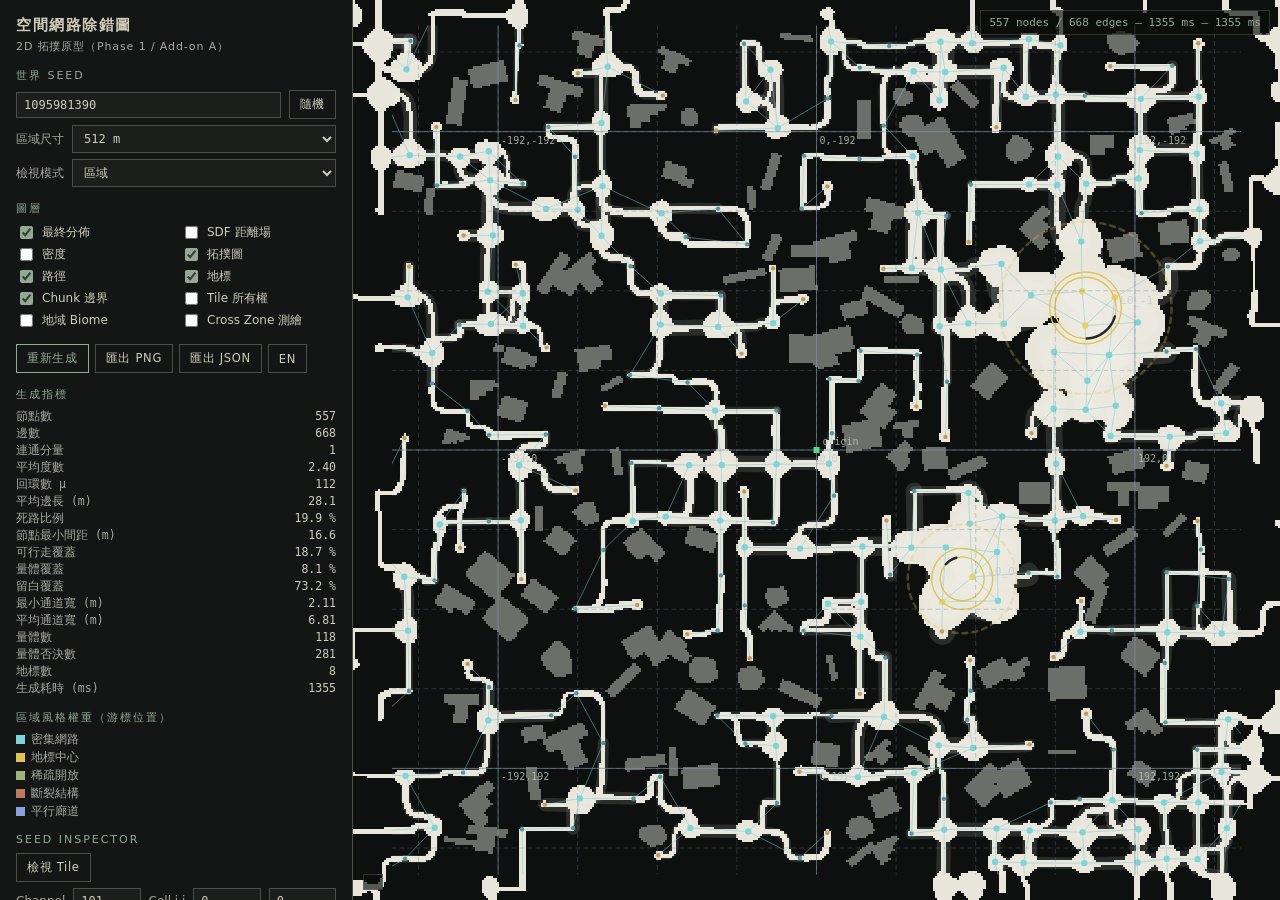
==== map.html @ f81532b5 "add" ====
<!doctype html>
<html lang="zh-Hant">
  <head>
    <meta charset="utf-8" />
    <meta name="viewport" content="width=device-width, initial-scale=1" />
    <title>ASYNC — Spatial Map Debug</title>
    <link rel="icon" href="./logo.svg" type="image/svg+xml" />
    <script type="module" crossorigin src="./assets/map-alL1au11.js"></script>
    <link rel="modulepreload" crossorigin href="./assets/i18n-DJmQwmFi.js">
    <link rel="stylesheet" crossorigin href="./assets/i18n-BDXGB_Uc.css">
    <link rel="stylesheet" crossorigin href="./assets/map-BFe6jXVp.css">
  </head>
  <body>
    <div id="map-app"></div>
  </body>
</html>
---- assets/i18n-BDXGB_Uc.css ----
:root{--ui-ink:#242825;--ui-ink-2:#1b1e1b;--ui-concrete:#a9a79f;--ui-paper:#d0ccbc;--ui-monitor:#91a995;--ui-amber:#c69a52;--ui-alert:#a64f45;--ui-line:#4a4f48;--ui-panel:#1b1e1beb;--ui-mono:Consolas, "Cascadia Mono", "SFMono-Regular", Menlo, monospace;--ui-sans:"Segoe UI", "Noto Sans TC", "Microsoft JhengHei", system-ui, sans-serif}html,body,#app{width:100%;height:100%;margin:0;padding:0}body{color:var(--ui-paper);font-family:var(--ui-sans);-webkit-font-smoothing:antialiased;background:#0d0f0e;overflow:hidden}#app{position:relative}.viewport{position:absolute;inset:0}.viewport canvas{display:block}.screen{-webkit-backdrop-filter:blur(7px);backdrop-filter:blur(7px);z-index:10;background:#0d0f0eb8;place-items:center;display:grid;position:absolute;inset:0}.screen.hidden{display:none}.frame{background:var(--ui-panel);border:1px solid var(--ui-line);text-align:center;width:min(600px,92vw);padding:40px 44px 32px;box-shadow:0 24px 60px #0000008c}.boot-logo{border:1px solid var(--ui-line);background:#000;width:84px;height:84px;margin:0 auto 22px;display:block}.boot-title{letter-spacing:.12em;color:var(--ui-paper);margin:0;font-size:26px;font-weight:600}.boot-subtitle{letter-spacing:.28em;text-transform:uppercase;color:var(--ui-concrete);margin:10px 0 26px;font-size:12px}.boot-progress{background:#33362f;height:4px;margin:0 0 12px;overflow:hidden}.boot-progress-bar{background:var(--ui-monitor);width:0%;height:100%;transition:width .25s ease-out}.boot-status{color:var(--ui-concrete);min-height:18px;margin:0 0 24px;font-size:13px}.ui-button{appearance:none;border:1px solid var(--ui-monitor);color:var(--ui-monitor);font-family:var(--ui-sans);letter-spacing:.18em;cursor:pointer;background:0 0;padding:12px 34px;font-size:14px;transition:background-color .15s,opacity .15s}.ui-button:hover:not(:disabled){background:#91a99524}.ui-button:focus-visible{outline:2px solid var(--ui-amber);outline-offset:2px}.ui-button:disabled{opacity:.35;cursor:default}.boot-hint{color:var(--ui-concrete);font-size:12px;line-height:1.7;font-family:var(--ui-mono);margin:26px 0 0}.lang-toggle{appearance:none;border:1px solid var(--ui-line);color:var(--ui-concrete);font-family:var(--ui-mono);letter-spacing:.12em;cursor:pointer;background:0 0;padding:7px 14px;font-size:12px;position:absolute;top:18px;right:18px}.lang-toggle:hover{border-color:var(--ui-monitor);color:var(--ui-monitor)}.pause-title{letter-spacing:.22em;color:var(--ui-paper);margin:0 0 22px;font-size:22px}.settings-row{color:var(--ui-concrete);align-items:center;gap:14px;margin:14px 0;font-size:13px;display:flex}.settings-row>label{text-align:left;letter-spacing:.06em;flex:0 0 148px}.settings-row input[type=range]{accent-color:var(--ui-monitor);flex:1}.settings-row select{background:var(--ui-ink-2);color:var(--ui-paper);border:1px solid var(--ui-line);font-family:var(--ui-mono);flex:1;padding:6px 8px;font-size:13px}.pause-actions{margin-top:28px}.field-map{z-index:12;color:var(--ui-paper);font-family:var(--ui-mono);background:#0a0e0bf5;display:flex;position:absolute;inset:0}.field-map.hidden{display:none}.field-map-panel{border-right:1px solid var(--ui-line);background:var(--ui-panel);flex:0 0 280px;width:280px;padding:22px 18px;overflow-y:auto}.field-map-panel h2{letter-spacing:.16em;color:var(--ui-monitor);margin:0 0 18px;font-size:18px}.field-map-panel button,.field-map-panel select{border:1px solid var(--ui-line);background:var(--ui-ink-2);color:var(--ui-paper);font:12px var(--ui-mono);cursor:pointer;margin:3px 2px;padding:7px 9px}.field-map-panel button:hover:not(:disabled){border-color:var(--ui-monitor);color:var(--ui-monitor)}.field-map-panel button:disabled{opacity:.45;cursor:default}.field-map-row{flex-wrap:wrap;margin:10px 0;display:flex}.field-map-status{color:var(--ui-concrete);white-space:pre-wrap;margin-top:18px;font-size:12px;line-height:1.7}.field-map-hint{color:var(--ui-concrete);white-space:pre-wrap;margin-top:20px;font-size:11px;line-height:1.7}.field-map-stage{flex:1;min-width:0;position:relative}.field-map-stage>canvas:first-child{cursor:crosshair;width:100%;height:100%;display:block}.field-map-section-canvas{border:1px solid var(--ui-line);background:#101512;width:90%;height:90%;display:none;position:absolute;inset:5%}#crosshair{z-index:5;pointer-events:none;background:#d0ccbcbf;border-radius:50%;width:5px;height:5px;margin:-2.5px 0 0 -2.5px;position:absolute;top:50%;left:50%}.hidden{display:none!important}.stats{z-index:6;pointer-events:none;font-family:var(--ui-mono);color:#b9d7bd;white-space:pre;background:#0a0c0a99;border:1px solid #91a99540;max-width:46ch;padding:8px 10px;font-size:12px;line-height:1.5;position:absolute;top:12px;left:12px}.prompt{z-index:6;pointer-events:none;letter-spacing:.06em;color:var(--ui-paper);background:#0a0c0a8c;border:1px solid #91a99559;padding:6px 12px;font-size:13px;position:absolute;top:58%;left:50%;transform:translate(-50%)}.reader-frame{text-align:left;width:min(680px,92vw)}.reader-title{letter-spacing:.08em;color:var(--ui-paper);border-bottom:1px solid var(--ui-line);margin:0 0 14px;padding-bottom:10px;font-size:17px}.reader-body{font-family:var(--ui-mono);color:var(--ui-concrete);white-space:pre-wrap;max-height:52vh;font-size:13px;line-height:1.75;overflow-y:auto}.reader-hint{letter-spacing:.1em;color:var(--ui-monitor);margin:18px 0 0;font-size:11px}.anomaly-flash{z-index:9;pointer-events:none;opacity:0;background:radial-gradient(circle,#12100c59 0%,#0c0b08f0 72%);position:absolute;inset:0}.anomaly-flash.active{animation:.52s ease-in-out anomaly-flash}@keyframes anomaly-flash{0%{opacity:0}45%{opacity:1}to{opacity:0}}.notice{z-index:6;pointer-events:none;letter-spacing:.05em;color:var(--ui-paper);border-left:2px solid var(--ui-amber);background:#0a0c0aa6;max-width:60ch;padding:8px 14px;font-size:13px;position:absolute;bottom:12%;left:50%;transform:translate(-50%)}
---- assets/map-BFe6jXVp.css ----
#map-app{display:flex;position:absolute;inset:0}.map-side{border-right:1px solid var(--ui-line);background:#141715f7;flex:0 0 320px;width:320px;padding:16px 16px 28px;font-size:13px;overflow-y:auto}.map-side h1{letter-spacing:.1em;color:var(--ui-paper);margin:0 0 4px;font-size:15px}.map-side .map-subtitle{letter-spacing:.08em;color:var(--ui-concrete);margin:0 0 14px;font-size:11px}.map-group{margin:14px 0}.map-group-title{letter-spacing:.18em;text-transform:uppercase;color:var(--ui-monitor);margin-bottom:7px;font-size:11px}.map-row{align-items:center;gap:8px;margin:6px 0;display:flex}.map-row label{color:var(--ui-concrete);flex:none;font-size:12px}.map-row input[type=number],.map-row select{background:var(--ui-ink-2);min-width:0;color:var(--ui-paper);border:1px solid var(--ui-line);font-family:var(--ui-mono);flex:1;padding:5px 7px;font-size:12px}.map-buttons{flex-wrap:wrap;gap:6px;margin-top:8px;display:flex}.map-button{appearance:none;border:1px solid var(--ui-line);color:var(--ui-paper);font-family:var(--ui-sans);letter-spacing:.06em;cursor:pointer;background:0 0;padding:6px 10px;font-size:11.5px}.map-button:hover,.map-button.primary{border-color:var(--ui-monitor);color:var(--ui-monitor)}.map-checks{grid-template-columns:1fr 1fr;gap:3px 10px;display:grid}.map-check{color:var(--ui-paper);cursor:pointer;align-items:center;gap:6px;font-size:12px;display:flex}.map-check input{accent-color:var(--ui-monitor)}.metrics{font-family:var(--ui-mono);grid-template-columns:1fr auto;gap:2px 10px;font-size:11.5px;display:grid}.metrics .k{color:var(--ui-concrete)}.metrics .v{color:var(--ui-paper);text-align:right}.legend{color:var(--ui-concrete);font-size:11.5px;font-family:var(--ui-mono);gap:3px;display:grid}.legend .sw{vertical-align:-1px;width:9px;height:9px;margin-right:6px;display:inline-block}.map-hint{color:var(--ui-concrete);font-size:11px;font-family:var(--ui-mono);margin-top:16px;line-height:1.6}.map-stage{flex:1;min-width:0;position:relative}.map-stage canvas{cursor:grab;touch-action:none;width:100%;height:100%;display:block;position:absolute;inset:0}.map-stage canvas.dragging{cursor:grabbing}.map-readout{font-family:var(--ui-mono);color:#b9d7bd;white-space:pre;pointer-events:none;background:#0a0c0aa6;border:1px solid #91a99540;padding:7px 9px;font-size:11px;line-height:1.55;position:absolute;bottom:10px;left:10px}.map-status{font-family:var(--ui-mono);color:var(--ui-monitor);pointer-events:none;background:#0a0c0aa6;border:1px solid #91a99540;padding:5px 8px;font-size:11px;position:absolute;top:10px;right:10px}
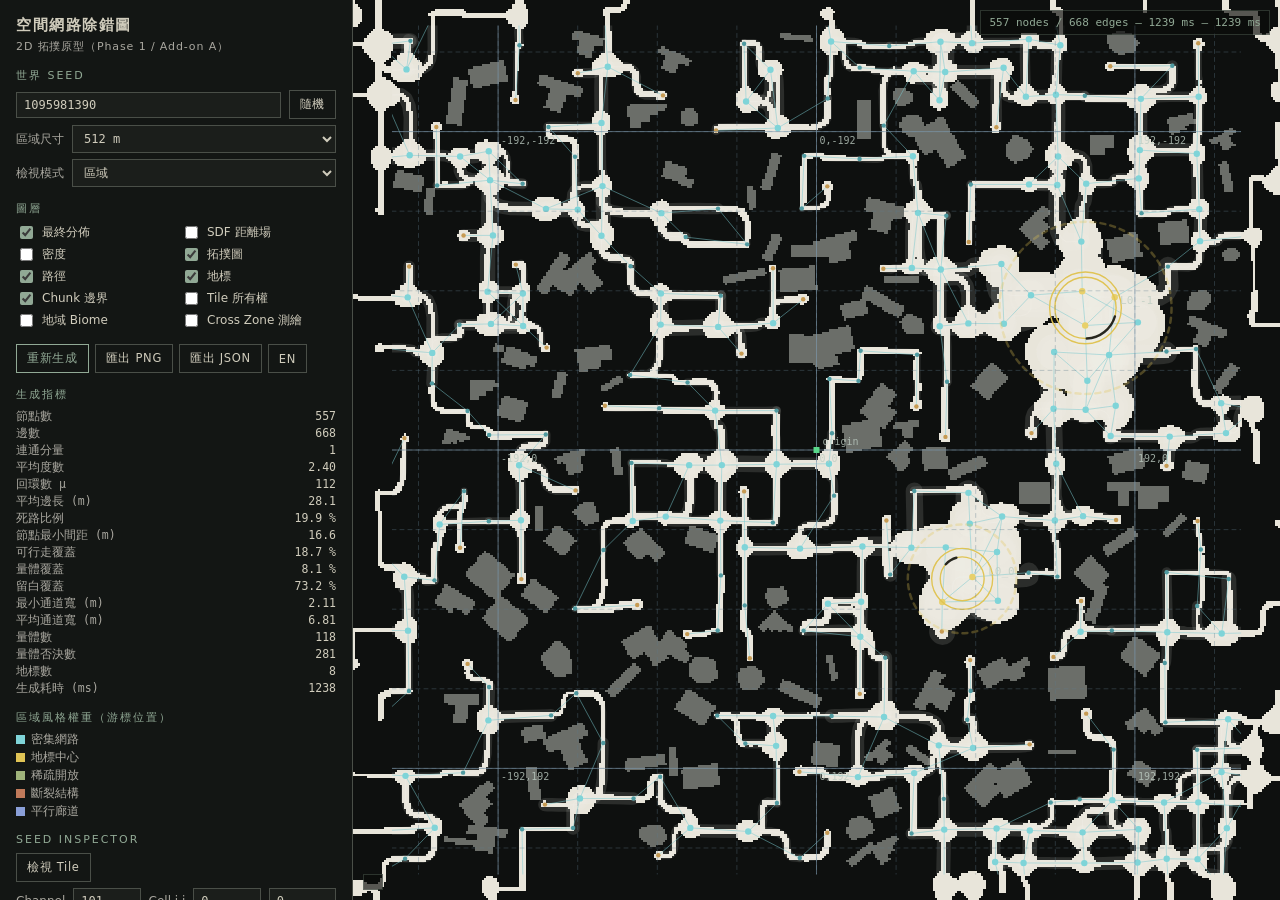
==== commit 3ebdc747: "add" ====
--- a/map.html
+++ b/map.html
@@ -5,8 +5,8 @@
     <meta name="viewport" content="width=device-width, initial-scale=1" />
     <title>ASYNC — Spatial Map Debug</title>
     <link rel="icon" href="./logo.svg" type="image/svg+xml" />
-    <script type="module" crossorigin src="./assets/map-alL1au11.js"></script>
-    <link rel="modulepreload" crossorigin href="./assets/i18n-DJmQwmFi.js">
+    <script type="module" crossorigin src="./assets/map-jDUdx3f0.js"></script>
+    <link rel="modulepreload" crossorigin href="./assets/i18n-D814TT0e.js">
     <link rel="stylesheet" crossorigin href="./assets/i18n-BDXGB_Uc.css">
     <link rel="stylesheet" crossorigin href="./assets/map-BFe6jXVp.css">
   </head>
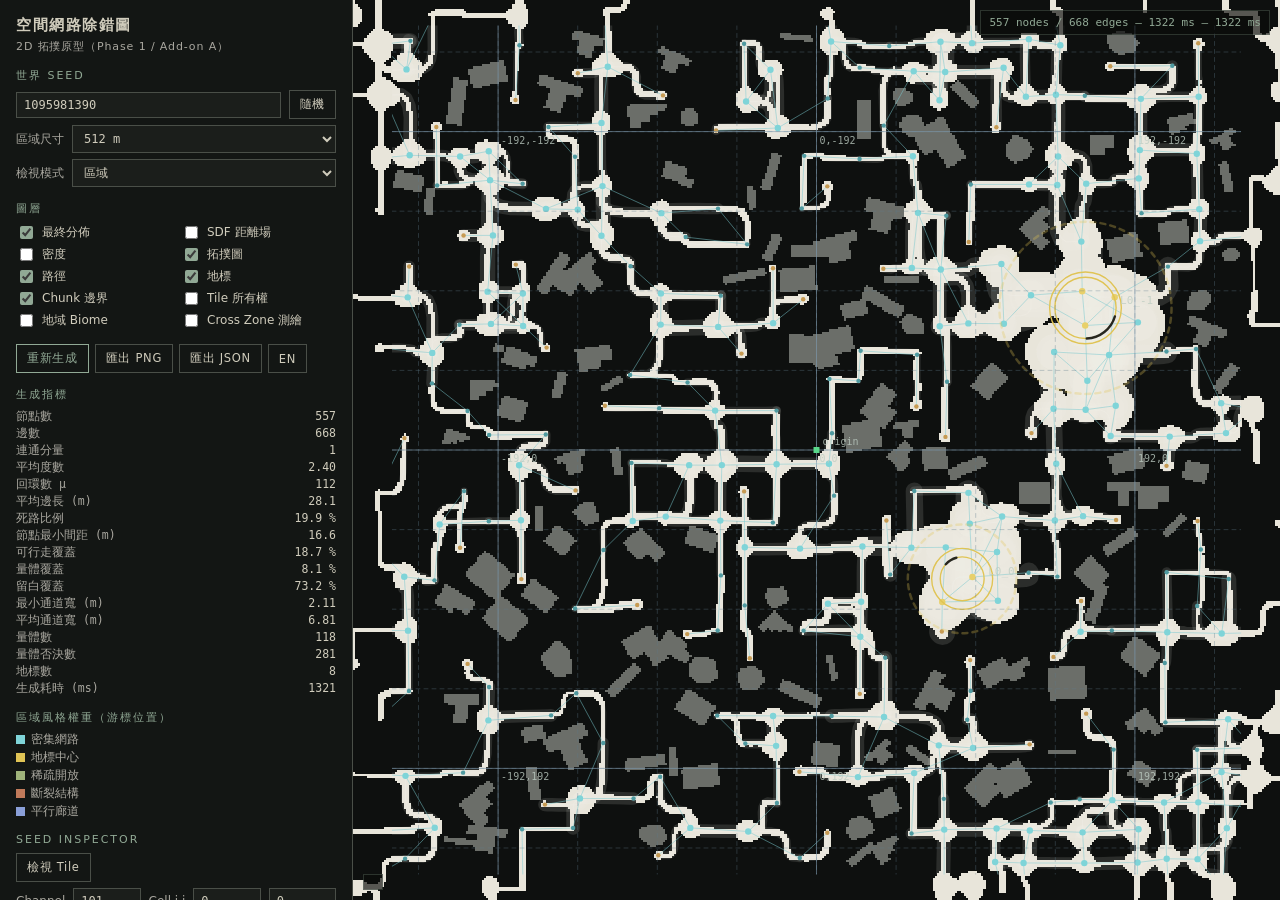
==== commit d4ef4b2c: "Spectator mode and ceiling seam fixes" ====
--- a/map.html
+++ b/map.html
@@ -5,8 +5,8 @@
     <meta name="viewport" content="width=device-width, initial-scale=1" />
     <title>ASYNC — Spatial Map Debug</title>
     <link rel="icon" href="./logo.svg" type="image/svg+xml" />
-    <script type="module" crossorigin src="./assets/map-jDUdx3f0.js"></script>
-    <link rel="modulepreload" crossorigin href="./assets/i18n-D814TT0e.js">
+    <script type="module" crossorigin src="./assets/map-Crw-o163.js"></script>
+    <link rel="modulepreload" crossorigin href="./assets/i18n-kmUac61M.js">
     <link rel="stylesheet" crossorigin href="./assets/i18n-BDXGB_Uc.css">
     <link rel="stylesheet" crossorigin href="./assets/map-BFe6jXVp.css">
   </head>
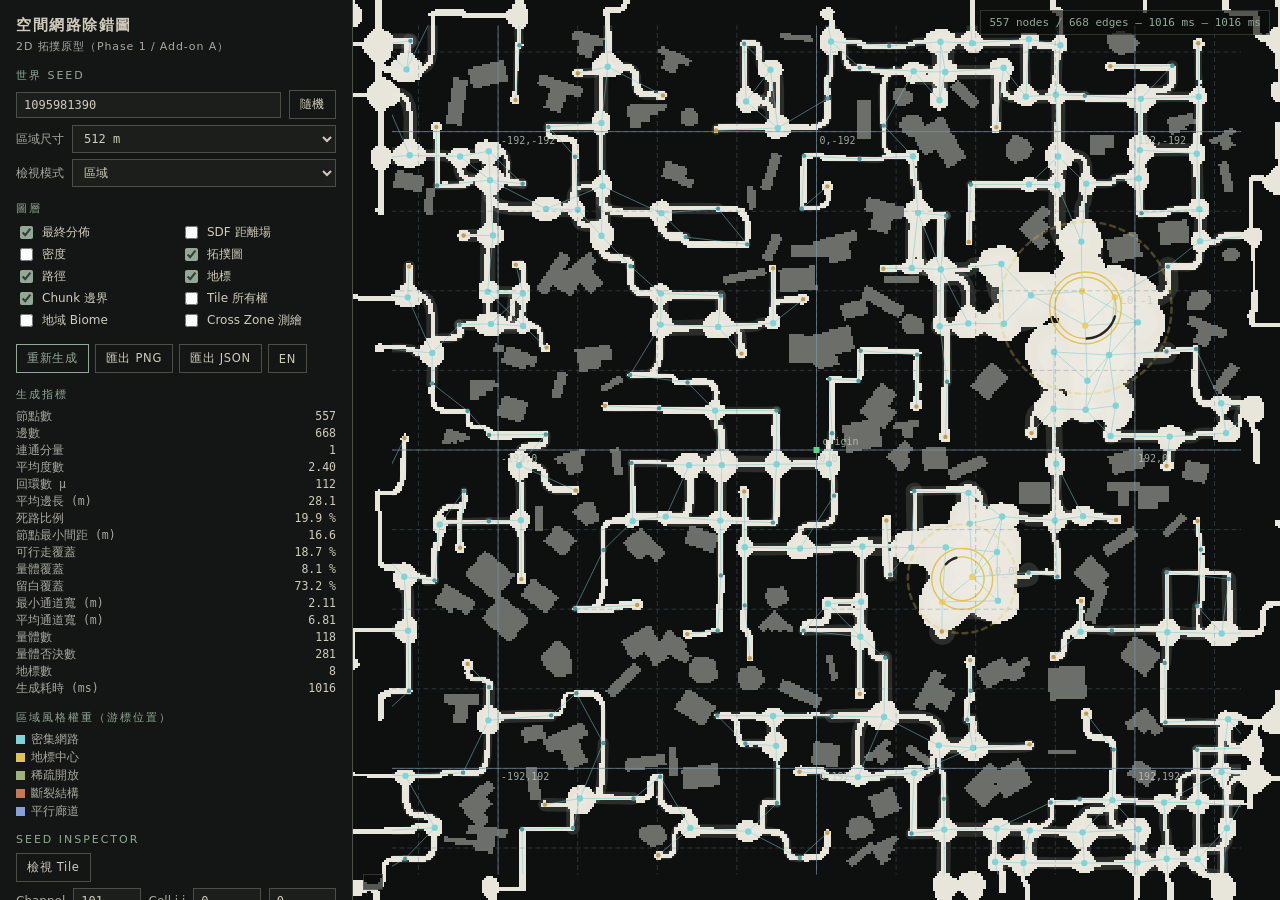
==== commit 0fdf8c42: "50 biome variants and vertical QA fixes" ====
--- a/map.html
+++ b/map.html
@@ -5,8 +5,8 @@
     <meta name="viewport" content="width=device-width, initial-scale=1" />
     <title>ASYNC — Spatial Map Debug</title>
     <link rel="icon" href="./logo.svg" type="image/svg+xml" />
-    <script type="module" crossorigin src="./assets/map-Crw-o163.js"></script>
-    <link rel="modulepreload" crossorigin href="./assets/i18n-kmUac61M.js">
+    <script type="module" crossorigin src="./assets/map-BlBxO_0n.js"></script>
+    <link rel="modulepreload" crossorigin href="./assets/i18n-DemZbP6G.js">
     <link rel="stylesheet" crossorigin href="./assets/i18n-BDXGB_Uc.css">
     <link rel="stylesheet" crossorigin href="./assets/map-BFe6jXVp.css">
   </head>
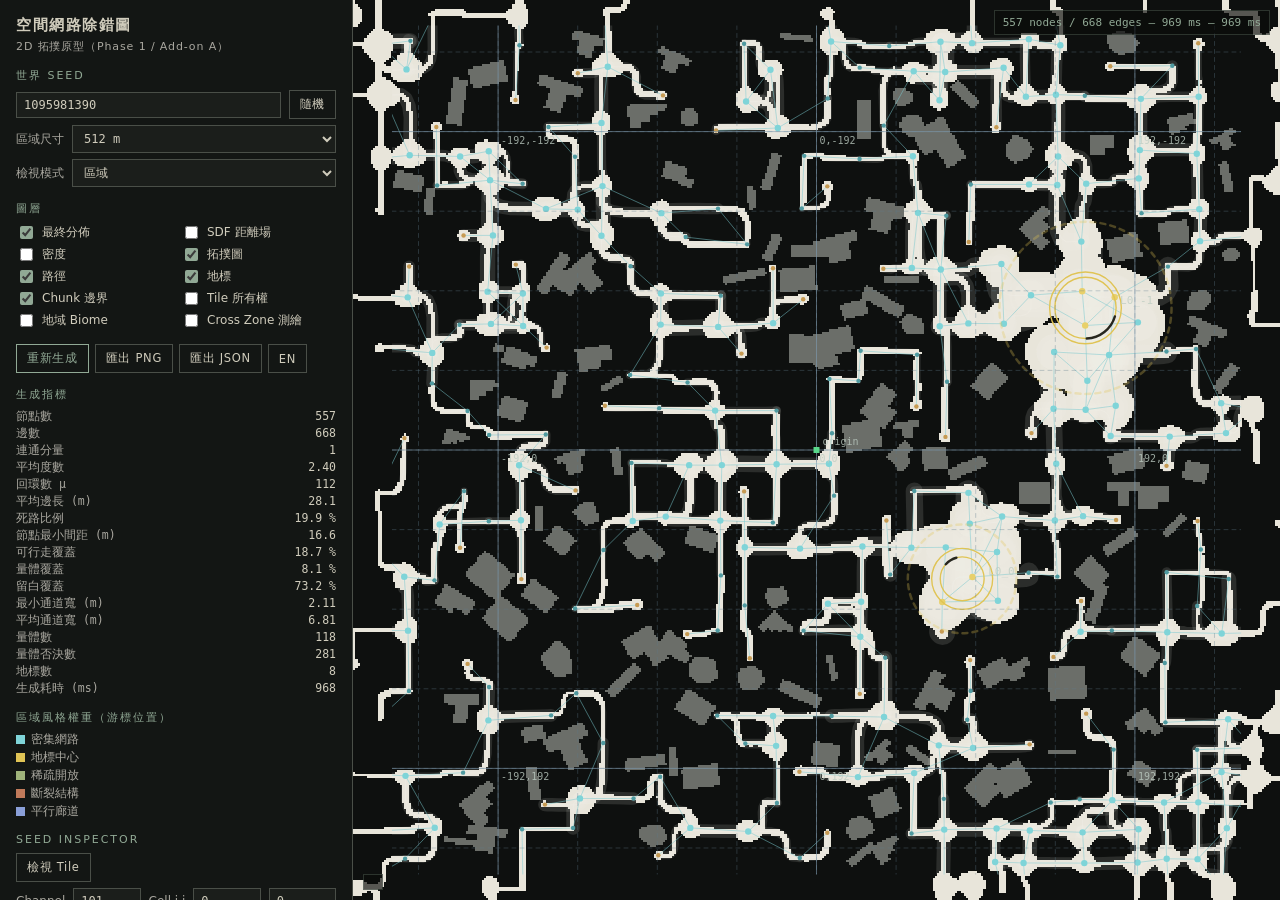
==== commit 573e7bf0: "Random-height connected floor plates" ====
--- a/map.html
+++ b/map.html
@@ -5,8 +5,8 @@
     <meta name="viewport" content="width=device-width, initial-scale=1" />
     <title>ASYNC — Spatial Map Debug</title>
     <link rel="icon" href="./logo.svg" type="image/svg+xml" />
-    <script type="module" crossorigin src="./assets/map-BlBxO_0n.js"></script>
-    <link rel="modulepreload" crossorigin href="./assets/i18n-DemZbP6G.js">
+    <script type="module" crossorigin src="./assets/map-BOgL7JYn.js"></script>
+    <link rel="modulepreload" crossorigin href="./assets/i18n-BGez6xXW.js">
     <link rel="stylesheet" crossorigin href="./assets/i18n-BDXGB_Uc.css">
     <link rel="stylesheet" crossorigin href="./assets/map-BFe6jXVp.css">
   </head>
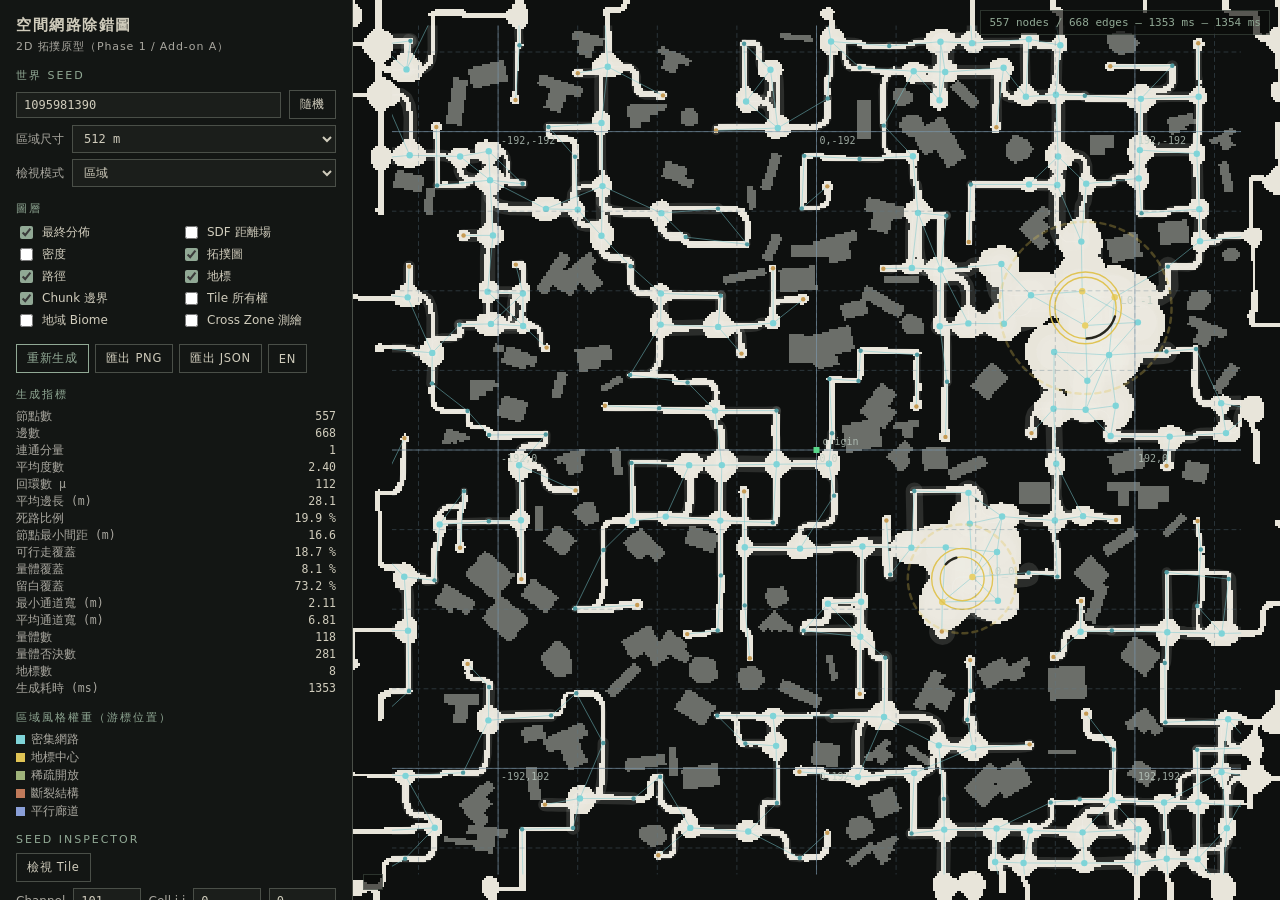
==== commit a125b20c: "Level 37 water and Level 5 grand hotel" ====
--- a/map.html
+++ b/map.html
@@ -5,8 +5,8 @@
     <meta name="viewport" content="width=device-width, initial-scale=1" />
     <title>ASYNC — Spatial Map Debug</title>
     <link rel="icon" href="./logo.svg" type="image/svg+xml" />
-    <script type="module" crossorigin src="./assets/map-BOgL7JYn.js"></script>
-    <link rel="modulepreload" crossorigin href="./assets/i18n-BGez6xXW.js">
+    <script type="module" crossorigin src="./assets/map-BrrxDy4p.js"></script>
+    <link rel="modulepreload" crossorigin href="./assets/i18n-CAhsCkqG.js">
     <link rel="stylesheet" crossorigin href="./assets/i18n-BDXGB_Uc.css">
     <link rel="stylesheet" crossorigin href="./assets/map-BFe6jXVp.css">
   </head>
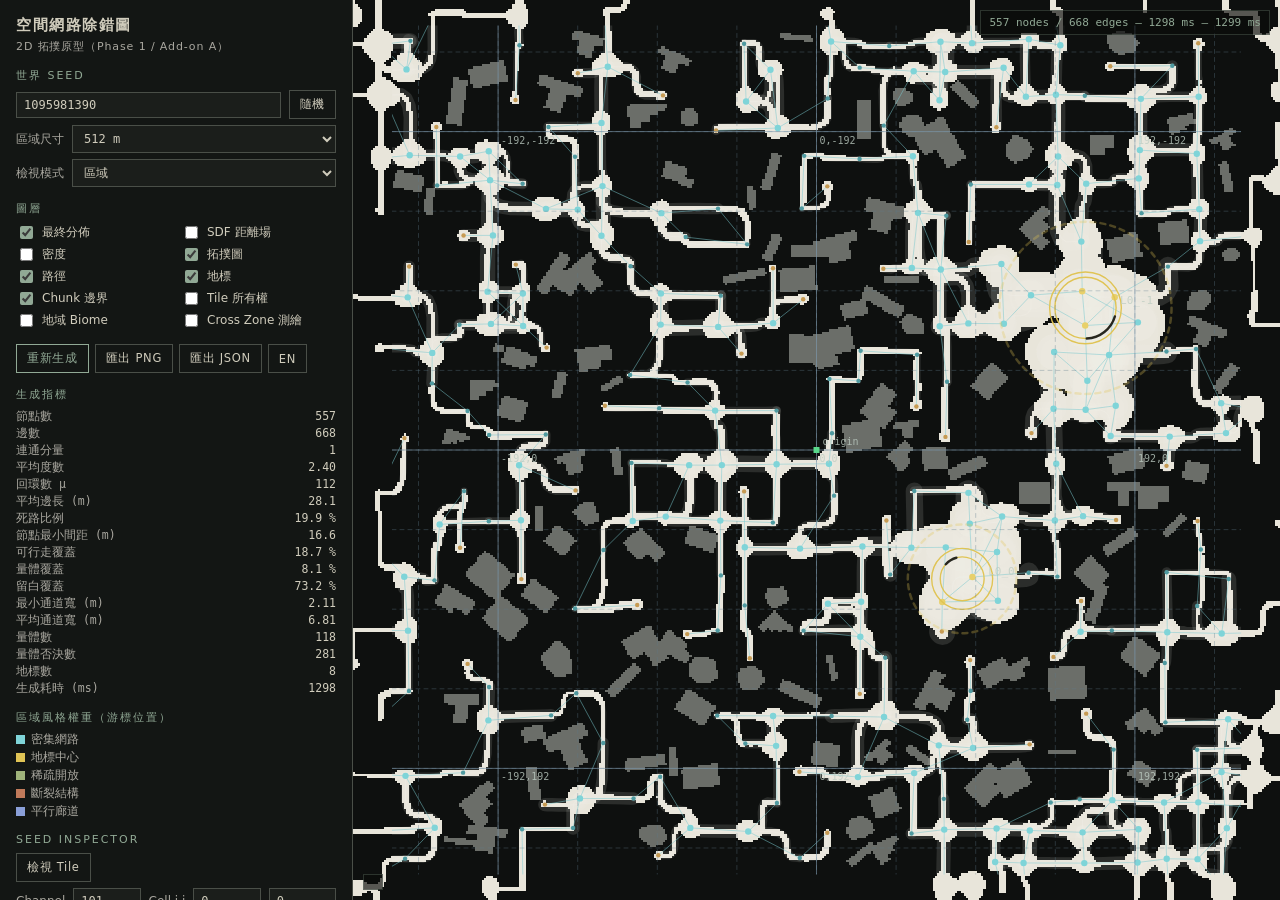
==== commit c018c05c: "Mobile keyboard and biome showcase entry" ====
--- a/map.html
+++ b/map.html
@@ -5,9 +5,9 @@
     <meta name="viewport" content="width=device-width, initial-scale=1" />
     <title>ASYNC — Spatial Map Debug</title>
     <link rel="icon" href="./logo.svg" type="image/svg+xml" />
-    <script type="module" crossorigin src="./assets/map-BrrxDy4p.js"></script>
-    <link rel="modulepreload" crossorigin href="./assets/i18n-CAhsCkqG.js">
-    <link rel="stylesheet" crossorigin href="./assets/i18n-BDXGB_Uc.css">
+    <script type="module" crossorigin src="./assets/map-CxUl1yeL.js"></script>
+    <link rel="modulepreload" crossorigin href="./assets/i18n-CMuPQROk.js">
+    <link rel="stylesheet" crossorigin href="./assets/i18n-BXhKF2zB.css">
     <link rel="stylesheet" crossorigin href="./assets/map-BFe6jXVp.css">
   </head>
   <body>
--- a/assets/i18n-BXhKF2zB.css
+++ b/assets/i18n-BXhKF2zB.css
@@ -0,0 +1 @@
+:root{--ui-ink:#242825;--ui-ink-2:#1b1e1b;--ui-concrete:#a9a79f;--ui-paper:#d0ccbc;--ui-monitor:#91a995;--ui-amber:#c69a52;--ui-alert:#a64f45;--ui-line:#4a4f48;--ui-panel:#1b1e1beb;--ui-mono:Consolas, "Cascadia Mono", "SFMono-Regular", Menlo, monospace;--ui-sans:"Segoe UI", "Noto Sans TC", "Microsoft JhengHei", system-ui, sans-serif}html,body,#app{width:100%;height:100%;margin:0;padding:0}body{color:var(--ui-paper);font-family:var(--ui-sans);-webkit-font-smoothing:antialiased;background:#0d0f0e;overflow:hidden}#app{position:relative}.viewport{position:absolute;inset:0}.viewport canvas{touch-action:none;display:block}.screen{-webkit-backdrop-filter:blur(7px);backdrop-filter:blur(7px);z-index:10;background:#0d0f0eb8;place-items:center;display:grid;position:absolute;inset:0}.screen.hidden{display:none}.frame{background:var(--ui-panel);border:1px solid var(--ui-line);text-align:center;width:min(600px,92vw);padding:40px 44px 32px;box-shadow:0 24px 60px #0000008c}.boot-logo{border:1px solid var(--ui-line);background:#000;width:84px;height:84px;margin:0 auto 22px;display:block}.boot-title{letter-spacing:.12em;color:var(--ui-paper);margin:0;font-size:26px;font-weight:600}.boot-subtitle{letter-spacing:.28em;text-transform:uppercase;color:var(--ui-concrete);margin:10px 0 26px;font-size:12px}.boot-progress{background:#33362f;height:4px;margin:0 0 12px;overflow:hidden}.boot-progress-bar{background:var(--ui-monitor);width:0%;height:100%;transition:width .25s ease-out}.boot-status{color:var(--ui-concrete);min-height:18px;margin:0 0 24px;font-size:13px}.ui-button{appearance:none;border:1px solid var(--ui-monitor);color:var(--ui-monitor);font-family:var(--ui-sans);letter-spacing:.18em;cursor:pointer;background:0 0;padding:12px 34px;font-size:14px;transition:background-color .15s,opacity .15s}.ui-button:hover:not(:disabled){background:#91a99524}.ui-button:focus-visible{outline:2px solid var(--ui-amber);outline-offset:2px}.ui-button:disabled{opacity:.35;cursor:default}.boot-hint{color:var(--ui-concrete);font-size:12px;line-height:1.7;font-family:var(--ui-mono);margin:26px 0 0}.lang-toggle{appearance:none;border:1px solid var(--ui-line);color:var(--ui-concrete);font-family:var(--ui-mono);letter-spacing:.12em;cursor:pointer;background:0 0;padding:7px 14px;font-size:12px;position:absolute;top:18px;right:18px}.lang-toggle:hover{border-color:var(--ui-monitor);color:var(--ui-monitor)}.pause-title{letter-spacing:.22em;color:var(--ui-paper);margin:0 0 22px;font-size:22px}.settings-row{color:var(--ui-concrete);align-items:center;gap:14px;margin:14px 0;font-size:13px;display:flex}.settings-row>label{text-align:left;letter-spacing:.06em;flex:0 0 148px}.settings-row input[type=range]{accent-color:var(--ui-monitor);flex:1}.settings-row select{background:var(--ui-ink-2);color:var(--ui-paper);border:1px solid var(--ui-line);font-family:var(--ui-mono);flex:1;padding:6px 8px;font-size:13px}.pause-actions{margin-top:28px}.field-map{z-index:12;color:var(--ui-paper);font-family:var(--ui-mono);background:#0a0e0bf5;display:flex;position:absolute;inset:0}.field-map.hidden{display:none}.field-map-panel{border-right:1px solid var(--ui-line);background:var(--ui-panel);flex:0 0 280px;width:280px;padding:22px 18px;overflow-y:auto}.field-map-panel h2{letter-spacing:.16em;color:var(--ui-monitor);margin:0 0 18px;font-size:18px}.field-map-panel button,.field-map-panel select{border:1px solid var(--ui-line);background:var(--ui-ink-2);color:var(--ui-paper);font:12px var(--ui-mono);cursor:pointer;margin:3px 2px;padding:7px 9px}.field-map-panel button:hover:not(:disabled){border-color:var(--ui-monitor);color:var(--ui-monitor)}.field-map-panel button:disabled{opacity:.45;cursor:default}.field-map-row{flex-wrap:wrap;margin:10px 0;display:flex}.field-map-status{color:var(--ui-concrete);white-space:pre-wrap;margin-top:18px;font-size:12px;line-height:1.7}.field-map-hint{color:var(--ui-concrete);white-space:pre-wrap;margin-top:20px;font-size:11px;line-height:1.7}.field-map-stage{flex:1;min-width:0;position:relative}.field-map-stage>canvas:first-child{cursor:crosshair;width:100%;height:100%;display:block}.field-map-section-canvas{border:1px solid var(--ui-line);background:#101512;width:90%;height:90%;display:none;position:absolute;inset:5%}#crosshair{z-index:5;pointer-events:none;background:#d0ccbcbf;border-radius:50%;width:5px;height:5px;margin:-2.5px 0 0 -2.5px;position:absolute;top:50%;left:50%}.hidden{display:none!important}.stats{z-index:6;pointer-events:none;font-family:var(--ui-mono);color:#b9d7bd;white-space:pre;background:#0a0c0a99;border:1px solid #91a99540;max-width:46ch;padding:8px 10px;font-size:12px;line-height:1.5;position:absolute;top:12px;left:12px}.prompt{z-index:6;pointer-events:none;letter-spacing:.06em;color:var(--ui-paper);background:#0a0c0a8c;border:1px solid #91a99559;padding:6px 12px;font-size:13px;position:absolute;top:58%;left:50%;transform:translate(-50%)}.reader-frame{text-align:left;width:min(680px,92vw)}.reader-title{letter-spacing:.08em;color:var(--ui-paper);border-bottom:1px solid var(--ui-line);margin:0 0 14px;padding-bottom:10px;font-size:17px}.reader-body{font-family:var(--ui-mono);color:var(--ui-concrete);white-space:pre-wrap;max-height:52vh;font-size:13px;line-height:1.75;overflow-y:auto}.reader-hint{letter-spacing:.1em;color:var(--ui-monitor);margin:18px 0 0;font-size:11px}.anomaly-flash{z-index:9;pointer-events:none;opacity:0;background:radial-gradient(circle,#12100c59 0%,#0c0b08f0 72%);position:absolute;inset:0}.anomaly-flash.active{animation:.52s ease-in-out anomaly-flash}@keyframes anomaly-flash{0%{opacity:0}45%{opacity:1}to{opacity:0}}.mobile-controls{z-index:8;pointer-events:none;-webkit-user-select:none;user-select:none;touch-action:none;position:absolute;inset:0}.mobile-controls.hidden{display:none!important}.mobile-keyboard{left:max(14px, env(safe-area-inset-left));bottom:max(16px, env(safe-area-inset-bottom));pointer-events:auto;grid-template-rows:repeat(3,54px);grid-template-columns:repeat(3,54px);gap:7px;display:grid;position:absolute}.mobile-key,.mobile-action,.mobile-speed{appearance:none;color:#f1eee0;font:600 16px var(--ui-mono);touch-action:none;-webkit-backdrop-filter:blur(3px);backdrop-filter:blur(3px);background:#1419189e;border:1px solid #d0ccbc9e;border-radius:8px}.mobile-key.pressed,.mobile-action:active,.mobile-speed:active{color:#101511;background:#91a995b8}.mobile-key-keyw{grid-area:1/2}.mobile-key-keya{grid-area:2/1}.mobile-key-keys{grid-area:2/2}.mobile-key-keyd{grid-area:2/3}.mobile-key-shiftleft{grid-area:3/1/auto/3;font-size:12px}.mobile-key-space{grid-area:3/3;font-size:10px}.mobile-look-pad{color:#d0ccbc73;width:46vw;height:48vh;font:12px var(--ui-sans);pointer-events:auto;touch-action:none;border:1px dashed #d0ccbc29;place-items:center;display:grid;position:absolute;bottom:104px;right:0}.mobile-look-pad.active{background:#91a9950f}.mobile-actions{right:max(12px, env(safe-area-inset-right));bottom:max(14px, env(safe-area-inset-bottom));pointer-events:auto;align-items:flex-end;gap:7px;display:flex;position:absolute}.mobile-action{border-radius:50%;width:46px;height:46px}.mobile-action-keye{width:58px;height:58px}.mobile-speed{width:48px;height:28px;font-size:8px}.pause-visit-title{color:var(--ui-concrete);margin:24px 0 0;font-size:12px;font-weight:400}.biome-visits{flex-wrap:wrap;justify-content:center;gap:10px;margin-top:12px;display:flex}.biome-visits .ui-button{padding:10px 14px;font-size:12px}@media (pointer:coarse),(max-width:700px){.frame{max-height:92dvh;padding:24px 22px 20px;overflow-y:auto}.settings-row>label{flex-basis:112px}.stats{max-width:56vw;font-size:10px}}@media (max-height:500px) and (pointer:coarse){.mobile-look-pad{height:52vh;bottom:76px}.mobile-keyboard{grid-template-rows:repeat(3,46px);grid-template-columns:repeat(3,46px)}}.notice{z-index:6;pointer-events:none;letter-spacing:.05em;color:var(--ui-paper);border-left:2px solid var(--ui-amber);background:#0a0c0aa6;max-width:60ch;padding:8px 14px;font-size:13px;position:absolute;bottom:12%;left:50%;transform:translate(-50%)}
